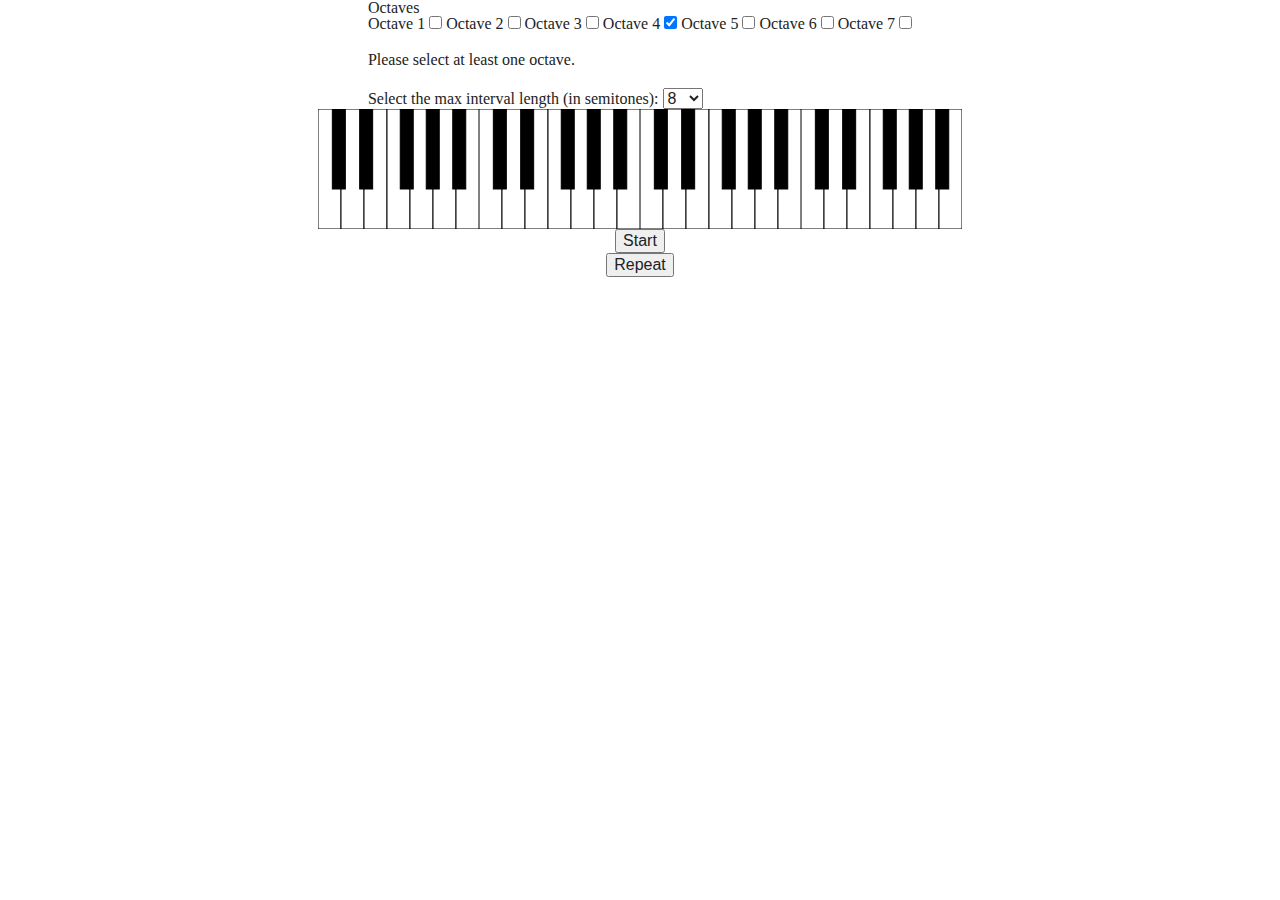
==== index.html @ c1a53911 "renamed main file to index.html" ====
<!DOCTYPE html>
<html lang="en">
<head>
  <meta charset="UTF-8">
  <meta name="viewport" content="width=device-width, initial-scale=1.0">
  <meta http-equiv="X-UA-Compatible" content="ie=edge">
  <title>Document</title>
  <link rel="stylesheet" href="style.css">
</head>
<body>
  <section class="settings">
    <!-- <button class="getIntervalLength">Get interval length</button> -->
    
    <form action="">
      
      <fieldset name="octaves">
        <legend>Octaves</legend>
      
        <label for="octave1">Octave 1</label>
        <input type="checkbox" id="octave1" name="octave" value="octave1">
      
        <label for="octave2">Octave 2</label>
        <input type="checkbox" id="octave2" name="octave" value="octave2">
      
        <label for="octave3">Octave 3</label>
        <input type="checkbox" id="octave3" name="octave" value="octave3">
      
        <label for="octave4">Octave 4</label>
        <input type="checkbox" id="octave4" name="octave" value="octave4" checked>
      
        <label for="octave5">Octave 5</label>
        <input type="checkbox" id="octave5" name="octave" value="octave5">

        <label for="octave6">Octave 6</label>
        <input type="checkbox" id="octave6" name="octave" value="octave6">
        
        <label for="octave7">Octave 7</label>
        <input type="checkbox" id="octave7" name="octave" value="octave7">

        <div class="octaveMessage">
          <!-- <p class="placeholder" aria-hidden=true>Placeholder text</p>  -->
          <p>Please select at least one octave.</p>
          <p class="hidden">Octaves must be adjacent.</p>
        </div>

      </fieldset>
      
      <label for="maxInterval">Select the max interval length (in semitones):</label>
      <select name="maxInterval" id="maxInterval">
        <option value="1">1</option>
        <option value="2">2</option>
        <option value="3">3</option>
        <option value="4">4</option>
        <option value="5">5</option>
        <option value="6">6</option>
        <option value="7">7</option>
        <option value="8" selected="true">8</option>
        <option value="9">9</option>
        <option value="10">10</option>
        <option value="11">11</option>
        <option value="12">12</option>
        <option value="13">13</option>
        <option value="14">14</option>
        <option value="15">15</option>
        <option value="16">16</option>
      </select>
    </form>
  </section>
  <section class="game">
    <div class="keyboard">
      <svg xml:space="preserve" width="161px" height="120"><!--
    
        Copyright (c)  2005 Lauri Kaila.
        Permission is granted to copy, distribute and/or modify this document
        under the terms of the GNU Free Documentation License, Version 1.2
        or any later version published by the Free Software Foundation;
        with no Invariant Sections, no Front-Cover Texts, and no Back-Cover Texts.
        A copy of the license is included in the section entitled "GNU
        Free Documentation License".
        
        Intented to create a keyboard where key widths are
        accurately in position. 
        
        See http://www.mathpages.com/home/kmath043.htm
        for the math.
        
        This keyboard has following properties (x=octave width).
        1. All white keys have equal width in front (W=x/7).
        2. All black keys have equal width (B=x/12).
        3. The narrow part of white keys C, D and E is W - B*2/3
        4. The narrow part of white keys F, G, A, and B is W - B*3/4
        
        --><!-- White keys  --><rect class="first" x="0" y="0" width="23" height="120"/><rect  x="23" y="0" width="23" height="120"/><rect  x="46" y="0" width="23" height="120"/><rect  x="69" y="0" width="23" height="120"/><rect  x="92" y="0" width="23" height="120"/><rect  x="115" y="0" width="23" height="120"/><rect  x="138" y="0" width="23" height="120"/><!-- Black keys (overlap with the white keys) --><rect class="black" x="14.33333" y="0" width="13" height="80"/><rect class="black" x="41.66666" y="0" width="13" height="80"/><rect class="black" x="82.25" y="0" width="13" height="80"/><rect class="black" x="108.25" y="0" width="13" height="80"/><rect class="black" x="134.75" y="0" width="13" height="80"/></svg>
      
      <svg xml:space="preserve" width="161px" height="120"><!--
        --><!-- White keys  --><rect  x="0" y="0" width="23" height="120"/><rect  x="23" y="0" width="23" height="120"/><rect  x="46" y="0" width="23" height="120"/><rect  x="69" y="0" width="23" height="120"/><rect  x="92" y="0" width="23" height="120"/><rect  x="115" y="0" width="23" height="120"/><rect  x="138" y="0" width="23" height="120"/><!-- Black keys (overlap with the white keys) --><rect class="black" x="14.33333" y="0" width="13" height="80"/><rect class="black" x="41.66666" y="0" width="13" height="80"/><rect class="black" x="82.25" y="0" width="13" height="80"/><rect class="black" x="108.25" y="0" width="13" height="80"/><rect class="black" x="134.75" y="0" width="13" height="80"/></svg>

      <svg xml:space="preserve" width="161px" height="120"><!--
        --><!-- White keys  --><rect  x="0" y="0" width="23" height="120"/><rect  x="23" y="0" width="23" height="120"/><rect  x="46" y="0" width="23" height="120"/><rect  x="69" y="0" width="23" height="120"/><rect  x="92" y="0" width="23" height="120"/><rect  x="115" y="0" width="23" height="120"/><rect  x="138" y="0" width="23" height="120"/><!-- Black keys (overlap with the white keys) --><rect class="black" x="14.33333" y="0" width="13" height="80"/><rect class="black" x="41.66666" y="0" width="13" height="80"/><rect class="black" x="82.25" y="0" width="13" height="80"/><rect class="black" x="108.25" y="0" width="13" height="80"/><rect class="black" x="134.75" y="0" width="13" height="80"/></svg>

      <svg xml:space="preserve" width="161px" height="120"><!--
        --><!-- White keys  --><rect  x="0" y="0" width="23" height="120"/><rect  x="23" y="0" width="23" height="120"/><rect  x="46" y="0" width="23" height="120"/><rect  x="69" y="0" width="23" height="120"/><rect  x="92" y="0" width="23" height="120"/><rect x="115" y="0" width="23" height="120"/><rect class="whiteLast" x="138" y="0" width="23" height="120"/><!-- Black keys (overlap with the white keys) --><rect class="black" x="14.33333" y="0" width="13" height="80"/><rect class="black" x="41.66666" y="0" width="13" height="80"/><rect class="black" x="82.25" y="0" width="13" height="80"/><rect class="black" x="108.25" y="0" width="13" height="80"/><rect class="black last" x="134.75" y="0" width="13" height="80"/></svg>
    </div>
    <button class='start'>Start</button>
    <button class="repeat">Repeat</button>
  </section>

  <div class="audioFiles">
    <audio src="assets/25405__tedagame__88-piano-keys-long-reverb/448532__tedagame__c-5.mp3" data-key="c-5"></audio>
    <audio src="assets/25405__tedagame__88-piano-keys-long-reverb/448533__tedagame__c-6.mp3" data-key="c-6"></audio>
    <audio src="assets/25405__tedagame__88-piano-keys-long-reverb/448534__tedagame__b6.mp3" data-key="b6"></audio>
    <audio src="assets/25405__tedagame__88-piano-keys-long-reverb/448535__tedagame__b7.mp3" data-key="b7"></audio>
    <audio src="assets/25405__tedagame__88-piano-keys-long-reverb/448536__tedagame__b4.mp3" data-key="b4"></audio>
    <audio src="assets/25405__tedagame__88-piano-keys-long-reverb/448537__tedagame__b5.mp3" data-key="b5"></audio>
    <audio src="assets/25405__tedagame__88-piano-keys-long-reverb/448538__tedagame__c-3.mp3" data-key="c-3"></audio>
    <audio src="assets/25405__tedagame__88-piano-keys-long-reverb/448539__tedagame__c-4.mp3" data-key="c-4"></audio>
    <audio src="assets/25405__tedagame__88-piano-keys-long-reverb/448540__tedagame__c-1.mp3" data-key="c-1"></audio>
    <audio src="assets/25405__tedagame__88-piano-keys-long-reverb/448541__tedagame__c-2.mp3" data-key="c-2"></audio>
    <audio src="assets/25405__tedagame__88-piano-keys-long-reverb/448542__tedagame__d-1.mp3" data-key="d-1"></audio>
    <audio src="assets/25405__tedagame__88-piano-keys-long-reverb/448543__tedagame__c8.mp3" data-key="c8"></audio>
    <audio src="assets/25405__tedagame__88-piano-keys-long-reverb/448544__tedagame__c1.mp3" data-key="c1"></audio>
    <audio src="assets/25405__tedagame__88-piano-keys-long-reverb/448545__tedagame__c-7.mp3" data-key="c-7"></audio>
    <audio src="assets/25405__tedagame__88-piano-keys-long-reverb/448546__tedagame__c3.mp3" data-key="c3"></audio>
    <audio src="assets/25405__tedagame__88-piano-keys-long-reverb/448547__tedagame__c2.mp3" data-key="c2"></audio>
    <audio src="assets/25405__tedagame__88-piano-keys-long-reverb/448548__tedagame__c5.mp3" data-key="c5"></audio>
    <audio src="assets/25405__tedagame__88-piano-keys-long-reverb/448549__tedagame__c4.mp3" data-key="c4"></audio>
    <audio src="assets/25405__tedagame__88-piano-keys-long-reverb/448550__tedagame__c7.mp3" data-key="c7"></audio>
    <audio src="assets/25405__tedagame__88-piano-keys-long-reverb/448551__tedagame__c6.mp3" data-key="c6"></audio>
    <audio src="assets/25405__tedagame__88-piano-keys-long-reverb/448552__tedagame__g4.mp3" data-key="g4"></audio>
    <audio src="assets/25405__tedagame__88-piano-keys-long-reverb/448553__tedagame__g5.mp3" data-key="g5"></audio>
    <audio src="assets/25405__tedagame__88-piano-keys-long-reverb/448554__tedagame__g6.mp3" data-key="g6"></audio>
    <audio src="assets/25405__tedagame__88-piano-keys-long-reverb/448555__tedagame__g7.mp3" data-key="g7"></audio>
    <audio src="assets/25405__tedagame__88-piano-keys-long-reverb/448556__tedagame__g-7.mp3" data-key="g-7"></audio>
    <audio src="assets/25405__tedagame__88-piano-keys-long-reverb/448557__tedagame__g1.mp3" data-key="g1"></audio>
    <audio src="assets/25405__tedagame__88-piano-keys-long-reverb/448558__tedagame__g2.mp3" data-key="g2"></audio>
    <audio src="assets/25405__tedagame__88-piano-keys-long-reverb/448559__tedagame__g3.mp3" data-key="g3"></audio>
    <audio src="assets/25405__tedagame__88-piano-keys-long-reverb/448560__tedagame__a5.mp3" data-key="a5"></audio>
    <audio src="assets/25405__tedagame__88-piano-keys-long-reverb/448561__tedagame__a4.mp3" data-key="a4"></audio>
    <audio src="assets/25405__tedagame__88-piano-keys-long-reverb/448562__tedagame__a3.mp3" data-key="a3"></audio>
    <audio src="assets/25405__tedagame__88-piano-keys-long-reverb/448563__tedagame__a2.mp3" data-key="a2"></audio>
    <audio src="assets/25405__tedagame__88-piano-keys-long-reverb/448564__tedagame__b1.mp3" data-key="b1"></audio>
    <audio src="assets/25405__tedagame__88-piano-keys-long-reverb/448565__tedagame__b0.mp3" data-key="b0"></audio>
    <audio src="assets/25405__tedagame__88-piano-keys-long-reverb/448566__tedagame__a7.mp3" data-key="a7"></audio>
    <audio src="assets/25405__tedagame__88-piano-keys-long-reverb/448567__tedagame__a6.mp3" data-key="a6"></audio>
    <audio src="assets/25405__tedagame__88-piano-keys-long-reverb/448568__tedagame__b3.mp3" data-key="b3"></audio>
    <audio src="assets/25405__tedagame__88-piano-keys-long-reverb/448569__tedagame__b2.mp3" data-key="b2"></audio>
    <audio src="assets/25405__tedagame__88-piano-keys-long-reverb/448570__tedagame__a-3.mp3" data-key="a-3"></audio>
    <audio src="assets/25405__tedagame__88-piano-keys-long-reverb/448571__tedagame__a-2.mp3" data-key="a-2"></audio>
    <audio src="assets/25405__tedagame__88-piano-keys-long-reverb/448572__tedagame__a-1.mp3" data-key="a-1"></audio>
    <audio src="assets/25405__tedagame__88-piano-keys-long-reverb/448573__tedagame__a-0.mp3" data-key="a-0"></audio>
    <audio src="assets/25405__tedagame__88-piano-keys-long-reverb/448574__tedagame__a-7.mp3" data-key="a-7"></audio>
    <audio src="assets/25405__tedagame__88-piano-keys-long-reverb/448575__tedagame__a-6.mp3" data-key="a-6"></audio>
    <audio src="assets/25405__tedagame__88-piano-keys-long-reverb/448576__tedagame__a-5.mp3" data-key="a-5"></audio>
    <audio src="assets/25405__tedagame__88-piano-keys-long-reverb/448577__tedagame__a-4.mp3" data-key="a-4"></audio>
    <audio src="assets/25405__tedagame__88-piano-keys-long-reverb/448578__tedagame__a1.mp3" data-key="a1"></audio>
    <audio src="assets/25405__tedagame__88-piano-keys-long-reverb/448579__tedagame__a0.mp3" data-key="a0"></audio>
    <audio src="assets/25405__tedagame__88-piano-keys-long-reverb/448580__tedagame__f-7.mp3" data-key="f-7"></audio>
    <audio src="assets/25405__tedagame__88-piano-keys-long-reverb/448581__tedagame__f1.mp3" data-key="f1"></audio>
    <audio src="assets/25405__tedagame__88-piano-keys-long-reverb/448582__tedagame__f-5.mp3" data-key="f-5"></audio>
    <audio src="assets/25405__tedagame__88-piano-keys-long-reverb/448583__tedagame__f-6.mp3" data-key="f-6"></audio>
    <audio src="assets/25405__tedagame__88-piano-keys-long-reverb/448584__tedagame__f-3.mp3" data-key="f-3"></audio>
    <audio src="assets/25405__tedagame__88-piano-keys-long-reverb/448585__tedagame__f-4.mp3" data-key="f-4"></audio>
    <audio src="assets/25405__tedagame__88-piano-keys-long-reverb/448586__tedagame__f-1.mp3" data-key="f-1"></audio>
    <audio src="assets/25405__tedagame__88-piano-keys-long-reverb/448587__tedagame__f-2.mp3" data-key="f-2"></audio>
    <audio src="assets/25405__tedagame__88-piano-keys-long-reverb/448588__tedagame__f2.mp3" data-key="f2"></audio>
    <audio src="assets/25405__tedagame__88-piano-keys-long-reverb/448589__tedagame__f3.mp3" data-key="f3"></audio>
    <audio src="assets/25405__tedagame__88-piano-keys-long-reverb/448590__tedagame__g-2.mp3" data-key="g-2"></audio>
    <audio src="assets/25405__tedagame__88-piano-keys-long-reverb/448591__tedagame__g-1.mp3" data-key="g-1"></audio>
    <audio src="assets/25405__tedagame__88-piano-keys-long-reverb/448592__tedagame__g-4.mp3" data-key="g-4"></audio>
    <audio src="assets/25405__tedagame__88-piano-keys-long-reverb/448593__tedagame__g-3.mp3" data-key="g-3"></audio>
    <audio src="assets/25405__tedagame__88-piano-keys-long-reverb/448594__tedagame__f5.mp3" data-key="f5"></audio>
    <audio src="assets/25405__tedagame__88-piano-keys-long-reverb/448595__tedagame__f4.mp3" data-key="f4"></audio>
    <audio src="assets/25405__tedagame__88-piano-keys-long-reverb/448596__tedagame__f7.mp3" data-key="f7"></audio>
    <audio src="assets/25405__tedagame__88-piano-keys-long-reverb/448597__tedagame__f6.mp3" data-key="f6"></audio>
    <audio src="assets/25405__tedagame__88-piano-keys-long-reverb/448598__tedagame__g-6.mp3" data-key="g-6"></audio>
    <audio src="assets/25405__tedagame__88-piano-keys-long-reverb/448599__tedagame__g-5.mp3" data-key="g-5"></audio>
    <audio src="assets/25405__tedagame__88-piano-keys-long-reverb/448600__tedagame__d-2.mp3" data-key="d-2"></audio>
    <audio src="assets/25405__tedagame__88-piano-keys-long-reverb/448601__tedagame__d-3.mp3" data-key="d-3"></audio>
    <audio src="assets/25405__tedagame__88-piano-keys-long-reverb/448602__tedagame__d-4.mp3" data-key="d-4"></audio>
    <audio src="assets/25405__tedagame__88-piano-keys-long-reverb/448603__tedagame__d-5.mp3" data-key="d-5"></audio>
    <audio src="assets/25405__tedagame__88-piano-keys-long-reverb/448604__tedagame__d-6.mp3" data-key="d-6"></audio>
    <audio src="assets/25405__tedagame__88-piano-keys-long-reverb/448605__tedagame__d-7.mp3" data-key="d-7"></audio>
    <audio src="assets/25405__tedagame__88-piano-keys-long-reverb/448606__tedagame__d1.mp3" data-key="d1"></audio>
    <audio src="assets/25405__tedagame__88-piano-keys-long-reverb/448607__tedagame__d2.mp3" data-key="d2"></audio>
    <audio src="assets/25405__tedagame__88-piano-keys-long-reverb/448608__tedagame__d3.mp3" data-key="d3"></audio>
    <audio src="assets/25405__tedagame__88-piano-keys-long-reverb/448609__tedagame__d4.mp3" data-key="d4"></audio>
    <audio src="assets/25405__tedagame__88-piano-keys-long-reverb/448610__tedagame__e7.mp3" data-key="e7"></audio>
    <audio src="assets/25405__tedagame__88-piano-keys-long-reverb/448611__tedagame__e6.mp3" data-key="e6"></audio>
    <audio src="assets/25405__tedagame__88-piano-keys-long-reverb/448612__tedagame__e5.mp3" data-key="e5"></audio>
    <audio src="assets/25405__tedagame__88-piano-keys-long-reverb/448613__tedagame__e4.mp3" data-key="e4"></audio>
    <audio src="assets/25405__tedagame__88-piano-keys-long-reverb/448614__tedagame__e3.mp3" data-key="e3"></audio>
    <audio src="assets/25405__tedagame__88-piano-keys-long-reverb/448615__tedagame__e2.mp3" data-key="e2"></audio>
    <audio src="assets/25405__tedagame__88-piano-keys-long-reverb/448616__tedagame__e1.mp3" data-key="e1"></audio>
    <audio src="assets/25405__tedagame__88-piano-keys-long-reverb/448617__tedagame__d7.mp3" data-key="d7"></audio>
    <audio src="assets/25405__tedagame__88-piano-keys-long-reverb/448618__tedagame__d6.mp3" data-key="d6"></audio>
    <audio src="assets/25405__tedagame__88-piano-keys-long-reverb/448619__tedagame__d5.mp3" data-key="d5"></audio>
  </div>

<script type="text/javascript" src="script.js">

</script>
</body>
</html>
---- style.css ----
a, abbr, acronym, address, applet, article, aside, audio, b, big, blockquote, body, canvas, caption, center, cite, code, dd, del, details, dfn, div, dl, dt, em, embed, fieldset, figcaption, figure, footer, form, h1, h2, h3, h4, h5, h6, header, hgroup, html, i, iframe, img, ins, kbd, label, legend, li, mark, menu, nav, object, ol, output, p, pre, q, ruby, s, samp, section, small, span, strike, strong, sub, summary, sup, table, tbody, td, tfoot, th, thead, time, tr, tt, u, ul, var, video {
  margin: 0;
  padding: 0;
  border: 0;
  font-size: 100%;
  font: inherit;
  vertical-align: baseline;
}

article, aside, details, figcaption, figure, footer, header, hgroup, menu, nav, section {
  display: block;
}

body {
  line-height: 1;
}

ol, ul {
  list-style: none;
}

blockquote, q {
  quotes: none;
}

blockquote:after, blockquote:before, q:after, q:before {
  content: '';
  content: none;
}

table {
  border-collapse: collapse;
  border-spacing: 0;
}

input[type=search]::-webkit-search-cancel-button, input[type=search]::-webkit-search-decoration, input[type=search]::-webkit-search-results-button, input[type=search]::-webkit-search-results-decoration {
  -webkit-appearance: none;
  -moz-appearance: none;
}

input[type=search] {
  -webkit-appearance: none;
  -moz-appearance: none;
  -webkit-box-sizing: content-box;
  box-sizing: content-box;
}

textarea {
  overflow: auto;
  vertical-align: top;
  resize: vertical;
}

audio, canvas, video {
  display: inline-block;
  max-width: 100%;
}

audio:not([controls]) {
  display: none;
  height: 0;
}

[hidden] {
  display: none;
}

html {
  font-size: 100%;
  -webkit-text-size-adjust: 100%;
  -ms-text-size-adjust: 100%;
}

a:focus {
  outline: thin dotted;
}

a:active, a:hover {
  outline: 0;
}

img {
  border: 0;
  -ms-interpolation-mode: bicubic;
}

figure {
  margin: 0;
}

form {
  margin: 0;
}

fieldset {
  border: 1px solid silver;
  margin: 0 2px;
  padding: .35em .625em .75em;
}

legend {
  border: 0;
  padding: 0;
  white-space: normal;
}

button, input, select, textarea {
  font-size: 100%;
  margin: 0;
  vertical-align: baseline;
}

button, input {
  line-height: normal;
}

button, select {
  text-transform: none;
}

button, html input[type=button], input[type=reset], input[type=submit] {
  -webkit-appearance: button;
  cursor: pointer;
}

button[disabled], html input[disabled] {
  cursor: default;
}

input[type=checkbox], input[type=radio] {
  -webkit-box-sizing: border-box;
          box-sizing: border-box;
  padding: 0;
}

input[type=search] {
  -webkit-appearance: textfield;
  -webkit-box-sizing: content-box;
  box-sizing: content-box;
}

input[type=search]::-webkit-search-cancel-button, input[type=search]::-webkit-search-decoration {
  -webkit-appearance: none;
}

button::-moz-focus-inner, input::-moz-focus-inner {
  border: 0;
  padding: 0;
}

textarea {
  overflow: auto;
  vertical-align: top;
}

table {
  border-collapse: collapse;
  border-spacing: 0;
}

button, html, input, select, textarea {
  color: #222;
}

::-moz-selection {
  background: #b3d4fc;
  text-shadow: none;
}

::selection {
  background: #b3d4fc;
  text-shadow: none;
}

img {
  vertical-align: middle;
}

fieldset {
  border: 0;
  margin: 0;
  padding: 0;
}

textarea {
  resize: vertical;
}

.chromeframe {
  margin: .2em 0;
  background: #ccc;
  color: #000;
  padding: .2em 0;
}

.clearfix:after {
  visibility: hidden;
  display: block;
  font-size: 0;
  content: '';
  clear: both;
  height: 0;
}

* {
  -webkit-box-sizing: border-box;
  box-sizing: border-box;
}

.visuallyHidden:not(:focus):not(:active) {
  position: absolute;
  width: 1px;
  height: 1px;
  margin: -1px;
  border: 0;
  padding: 0;
  white-space: nowrap;
  -webkit-clip-path: inset(100%);
          clip-path: inset(100%);
  clip: rect(0 0 0);
  overflow: hidden;
}

body {
  max-width: 1400px;
  margin: 0 auto;
}

section.settings, section.game {
  display: -webkit-box;
  display: -ms-flexbox;
  display: flex;
  -webkit-box-orient: vertical;
  -webkit-box-direction: normal;
      -ms-flex-direction: column;
          flex-direction: column;
  -webkit-box-align: center;
      -ms-flex-align: center;
          align-items: center;
  -webkit-transition: all 0.7s;
  transition: all 0.7s;
}

rect {
  stroke: black;
  fill: white;
}

rect.black {
  fill: black;
}

.fillBlue {
  fill: blue;
}

rect:hover {
  fill: red;
}

.hidden {
  display: none;
}

.keyboard {
  display: -webkit-box;
  display: -ms-flexbox;
  display: flex;
}

.octaveMessage p {
  margin: 20px auto;
}
/*# sourceMappingURL=style.css.map */
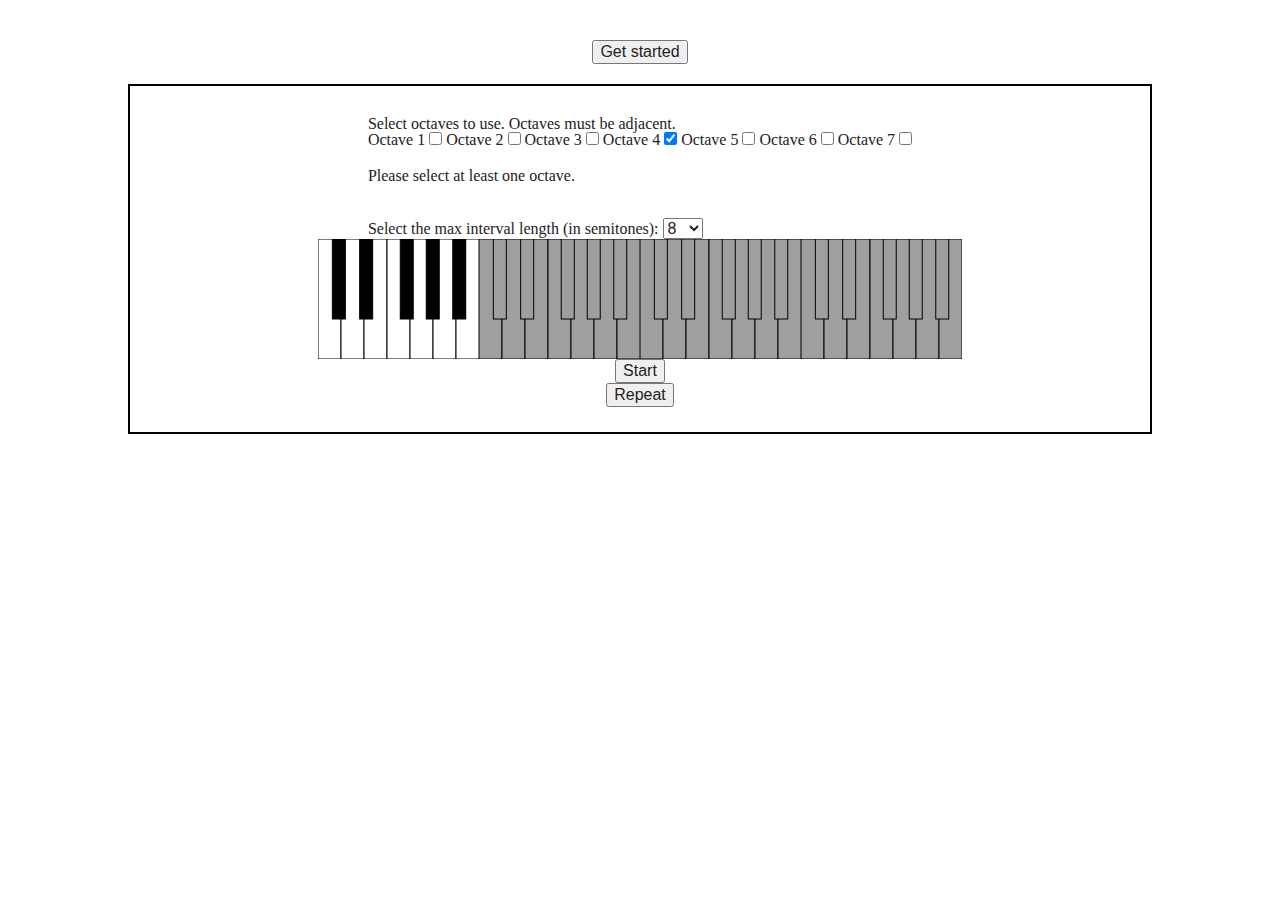
==== commit 1dceeedf: "unused keys now get greyed out and have their event listener removed when no notes are assigned to t" ====
--- a/index.html
+++ b/index.html
@@ -8,102 +8,104 @@
   <link rel="stylesheet" href="style.css">
 </head>
 <body>
-  <section class="settings">
-    <!-- <button class="getIntervalLength">Get interval length</button> -->
-    
-    <form action="">
+  <button class="getStarted">Get started</button>
+  <div class="container">
+    <section class="settings">
+      <!-- <button class="getIntervalLength">Get interval length</button> -->
       
-      <fieldset name="octaves">
-        <legend>Octaves</legend>
+      <form action="">
+        
+        <fieldset name="octaves">
+          <p>Select octaves to use.  Octaves must be adjacent.</p>
+        
+          <label for="octave1">Octave 1</label>
+          <input type="checkbox" id="octave1" name="octave" value="octave1">
+        
+          <label for="octave2">Octave 2</label>
+          <input type="checkbox" id="octave2" name="octave" value="octave2">
+        
+          <label for="octave3">Octave 3</label>
+          <input type="checkbox" id="octave3" name="octave" value="octave3">
+        
+          <label for="octave4">Octave 4</label>
+          <input type="checkbox" id="octave4" name="octave" value="octave4" checked>
+        
+          <label for="octave5">Octave 5</label>
+          <input type="checkbox" id="octave5" name="octave" value="octave5">
+  
+          <label for="octave6">Octave 6</label>
+          <input type="checkbox" id="octave6" name="octave" value="octave6">
+          
+          <label for="octave7">Octave 7</label>
+          <input type="checkbox" id="octave7" name="octave" value="octave7">
+  
+          <div class="octaveMessage">
+            <!-- <p class="placeholder" aria-hidden=true>Placeholder text</p>  -->
+            <p>Please select at least one octave.</p>
+            <p class="hidden">Octaves must be adjacent.</p>
+          </div>
+  
+        </fieldset>
+        
+        <label for="maxInterval">Select the max interval length (in semitones):</label>
+        <select name="maxInterval" id="maxInterval">
+          <option value="2">2</option>
+          <option value="3">3</option>
+          <option value="4">4</option>
+          <option value="5">5</option>
+          <option value="6">6</option>
+          <option value="7">7</option>
+          <option value="8" selected="true">8</option>
+          <option value="9">9</option>
+          <option value="10">10</option>
+          <option value="11">11</option>
+          <option value="12">12</option>
+          <option value="13">13</option>
+          <option value="14">14</option>
+          <option value="15">15</option>
+          <option value="16">16</option>
+        </select>
+      </form>
+    </section>
+    <section class="game">
+      <div class="keyboard">
+        <svg xml:space="preserve" width="161px" height="120"><!--
       
-        <label for="octave1">Octave 1</label>
-        <input type="checkbox" id="octave1" name="octave" value="octave1">
-      
-        <label for="octave2">Octave 2</label>
-        <input type="checkbox" id="octave2" name="octave" value="octave2">
-      
-        <label for="octave3">Octave 3</label>
-        <input type="checkbox" id="octave3" name="octave" value="octave3">
-      
-        <label for="octave4">Octave 4</label>
-        <input type="checkbox" id="octave4" name="octave" value="octave4" checked>
-      
-        <label for="octave5">Octave 5</label>
-        <input type="checkbox" id="octave5" name="octave" value="octave5">
-
-        <label for="octave6">Octave 6</label>
-        <input type="checkbox" id="octave6" name="octave" value="octave6">
-        
-        <label for="octave7">Octave 7</label>
-        <input type="checkbox" id="octave7" name="octave" value="octave7">
-
-        <div class="octaveMessage">
-          <!-- <p class="placeholder" aria-hidden=true>Placeholder text</p>  -->
-          <p>Please select at least one octave.</p>
-          <p class="hidden">Octaves must be adjacent.</p>
-        </div>
-
-      </fieldset>
-      
-      <label for="maxInterval">Select the max interval length (in semitones):</label>
-      <select name="maxInterval" id="maxInterval">
-        <option value="1">1</option>
-        <option value="2">2</option>
-        <option value="3">3</option>
-        <option value="4">4</option>
-        <option value="5">5</option>
-        <option value="6">6</option>
-        <option value="7">7</option>
-        <option value="8" selected="true">8</option>
-        <option value="9">9</option>
-        <option value="10">10</option>
-        <option value="11">11</option>
-        <option value="12">12</option>
-        <option value="13">13</option>
-        <option value="14">14</option>
-        <option value="15">15</option>
-        <option value="16">16</option>
-      </select>
-    </form>
-  </section>
-  <section class="game">
-    <div class="keyboard">
-      <svg xml:space="preserve" width="161px" height="120"><!--
-    
-        Copyright (c)  2005 Lauri Kaila.
-        Permission is granted to copy, distribute and/or modify this document
-        under the terms of the GNU Free Documentation License, Version 1.2
-        or any later version published by the Free Software Foundation;
-        with no Invariant Sections, no Front-Cover Texts, and no Back-Cover Texts.
-        A copy of the license is included in the section entitled "GNU
-        Free Documentation License".
-        
-        Intented to create a keyboard where key widths are
-        accurately in position. 
-        
-        See http://www.mathpages.com/home/kmath043.htm
-        for the math.
-        
-        This keyboard has following properties (x=octave width).
-        1. All white keys have equal width in front (W=x/7).
-        2. All black keys have equal width (B=x/12).
-        3. The narrow part of white keys C, D and E is W - B*2/3
-        4. The narrow part of white keys F, G, A, and B is W - B*3/4
-        
-        --><!-- White keys  --><rect class="first" x="0" y="0" width="23" height="120"/><rect  x="23" y="0" width="23" height="120"/><rect  x="46" y="0" width="23" height="120"/><rect  x="69" y="0" width="23" height="120"/><rect  x="92" y="0" width="23" height="120"/><rect  x="115" y="0" width="23" height="120"/><rect  x="138" y="0" width="23" height="120"/><!-- Black keys (overlap with the white keys) --><rect class="black" x="14.33333" y="0" width="13" height="80"/><rect class="black" x="41.66666" y="0" width="13" height="80"/><rect class="black" x="82.25" y="0" width="13" height="80"/><rect class="black" x="108.25" y="0" width="13" height="80"/><rect class="black" x="134.75" y="0" width="13" height="80"/></svg>
-      
-      <svg xml:space="preserve" width="161px" height="120"><!--
-        --><!-- White keys  --><rect  x="0" y="0" width="23" height="120"/><rect  x="23" y="0" width="23" height="120"/><rect  x="46" y="0" width="23" height="120"/><rect  x="69" y="0" width="23" height="120"/><rect  x="92" y="0" width="23" height="120"/><rect  x="115" y="0" width="23" height="120"/><rect  x="138" y="0" width="23" height="120"/><!-- Black keys (overlap with the white keys) --><rect class="black" x="14.33333" y="0" width="13" height="80"/><rect class="black" x="41.66666" y="0" width="13" height="80"/><rect class="black" x="82.25" y="0" width="13" height="80"/><rect class="black" x="108.25" y="0" width="13" height="80"/><rect class="black" x="134.75" y="0" width="13" height="80"/></svg>
-
-      <svg xml:space="preserve" width="161px" height="120"><!--
-        --><!-- White keys  --><rect  x="0" y="0" width="23" height="120"/><rect  x="23" y="0" width="23" height="120"/><rect  x="46" y="0" width="23" height="120"/><rect  x="69" y="0" width="23" height="120"/><rect  x="92" y="0" width="23" height="120"/><rect  x="115" y="0" width="23" height="120"/><rect  x="138" y="0" width="23" height="120"/><!-- Black keys (overlap with the white keys) --><rect class="black" x="14.33333" y="0" width="13" height="80"/><rect class="black" x="41.66666" y="0" width="13" height="80"/><rect class="black" x="82.25" y="0" width="13" height="80"/><rect class="black" x="108.25" y="0" width="13" height="80"/><rect class="black" x="134.75" y="0" width="13" height="80"/></svg>
-
-      <svg xml:space="preserve" width="161px" height="120"><!--
-        --><!-- White keys  --><rect  x="0" y="0" width="23" height="120"/><rect  x="23" y="0" width="23" height="120"/><rect  x="46" y="0" width="23" height="120"/><rect  x="69" y="0" width="23" height="120"/><rect  x="92" y="0" width="23" height="120"/><rect x="115" y="0" width="23" height="120"/><rect class="whiteLast" x="138" y="0" width="23" height="120"/><!-- Black keys (overlap with the white keys) --><rect class="black" x="14.33333" y="0" width="13" height="80"/><rect class="black" x="41.66666" y="0" width="13" height="80"/><rect class="black" x="82.25" y="0" width="13" height="80"/><rect class="black" x="108.25" y="0" width="13" height="80"/><rect class="black last" x="134.75" y="0" width="13" height="80"/></svg>
-    </div>
-    <button class='start'>Start</button>
-    <button class="repeat">Repeat</button>
-  </section>
+          Copyright (c)  2005 Lauri Kaila.
+          Permission is granted to copy, distribute and/or modify this document
+          under the terms of the GNU Free Documentation License, Version 1.2
+          or any later version published by the Free Software Foundation;
+          with no Invariant Sections, no Front-Cover Texts, and no Back-Cover Texts.
+          A copy of the license is included in the section entitled "GNU
+          Free Documentation License".
+          
+          Intented to create a keyboard where key widths are
+          accurately in position. 
+          
+          See http://www.mathpages.com/home/kmath043.htm
+          for the math.
+          
+          This keyboard has following properties (x=octave width).
+          1. All white keys have equal width in front (W=x/7).
+          2. All black keys have equal width (B=x/12).
+          3. The narrow part of white keys C, D and E is W - B*2/3
+          4. The narrow part of white keys F, G, A, and B is W - B*3/4
+          
+          --><!-- White keys  --><rect class="first" x="0" y="0" width="23" height="120"/><rect  x="23" y="0" width="23" height="120"/><rect  x="46" y="0" width="23" height="120"/><rect  x="69" y="0" width="23" height="120"/><rect  x="92" y="0" width="23" height="120"/><rect  x="115" y="0" width="23" height="120"/><rect  x="138" y="0" width="23" height="120"/><!-- Black keys (overlap with the white keys) --><rect class="black" x="14.33333" y="0" width="13" height="80"/><rect class="black" x="41.66666" y="0" width="13" height="80"/><rect class="black" x="82.25" y="0" width="13" height="80"/><rect class="black" x="108.25" y="0" width="13" height="80"/><rect class="black" x="134.75" y="0" width="13" height="80"/></svg>
+        
+        <svg xml:space="preserve" width="161px" height="120"><!--
+          --><!-- White keys  --><rect  x="0" y="0" width="23" height="120"/><rect  x="23" y="0" width="23" height="120"/><rect  x="46" y="0" width="23" height="120"/><rect  x="69" y="0" width="23" height="120"/><rect  x="92" y="0" width="23" height="120"/><rect  x="115" y="0" width="23" height="120"/><rect  x="138" y="0" width="23" height="120"/><!-- Black keys (overlap with the white keys) --><rect class="black" x="14.33333" y="0" width="13" height="80"/><rect class="black" x="41.66666" y="0" width="13" height="80"/><rect class="black" x="82.25" y="0" width="13" height="80"/><rect class="black" x="108.25" y="0" width="13" height="80"/><rect class="black" x="134.75" y="0" width="13" height="80"/></svg>
+  
+        <svg xml:space="preserve" width="161px" height="120"><!--
+          --><!-- White keys  --><rect  x="0" y="0" width="23" height="120"/><rect  x="23" y="0" width="23" height="120"/><rect  x="46" y="0" width="23" height="120"/><rect  x="69" y="0" width="23" height="120"/><rect  x="92" y="0" width="23" height="120"/><rect  x="115" y="0" width="23" height="120"/><rect  x="138" y="0" width="23" height="120"/><!-- Black keys (overlap with the white keys) --><rect class="black" x="14.33333" y="0" width="13" height="80"/><rect class="black" x="41.66666" y="0" width="13" height="80"/><rect class="black" x="82.25" y="0" width="13" height="80"/><rect class="black" x="108.25" y="0" width="13" height="80"/><rect class="black" x="134.75" y="0" width="13" height="80"/></svg>
+  
+        <svg xml:space="preserve" width="161px" height="120"><!--
+          --><!-- White keys  --><rect  x="0" y="0" width="23" height="120"/><rect  x="23" y="0" width="23" height="120"/><rect  x="46" y="0" width="23" height="120"/><rect  x="69" y="0" width="23" height="120"/><rect  x="92" y="0" width="23" height="120"/><rect x="115" y="0" width="23" height="120"/><rect class="whiteLast" x="138" y="0" width="23" height="120"/><!-- Black keys (overlap with the white keys) --><rect class="black" x="14.33333" y="0" width="13" height="80"/><rect class="black" x="41.66666" y="0" width="13" height="80"/><rect class="black" x="82.25" y="0" width="13" height="80"/><rect class="black" x="108.25" y="0" width="13" height="80"/><rect class="black last" x="134.75" y="0" width="13" height="80"/></svg>
+      </div>
+      <button class='start'>Start</button>
+      <button class="repeat">Repeat</button>
+    </section>
+  </div>
 
   <div class="audioFiles">
     <audio src="assets/25405__tedagame__88-piano-keys-long-reverb/448532__tedagame__c-5.mp3" data-key="c-5"></audio>
--- a/style.css
+++ b/style.css
@@ -223,7 +223,30 @@
 
 body {
   max-width: 1400px;
+  margin: 40px auto 0;
+}
+
+button.getStarted {
   margin: 0 auto;
+  display: block;
+  margin-bottom: 20px;
+}
+
+.container {
+  border: 2px solid black;
+  width: 80%;
+  margin: 0 auto;
+  padding: 30px 0;
+  height: 350px;
+  overflow: hidden;
+  -webkit-transition: opacity 0.3s, height 1.2s 0.3s;
+  transition: opacity 0.3s, height 1.2s 0.3s;
+  opacity: 1;
+}
+
+.container.closed {
+  opacity: 0;
+  height: 0;
 }
 
 section.settings, section.game {
@@ -246,16 +269,28 @@
   fill: white;
 }
 
-rect.black {
+.black {
   fill: black;
 }
 
-.fillBlue {
-  fill: blue;
+.keyboard rect.firstNote {
+  fill: #5296c1;
+}
+
+.correct, rect:hover.correct {
+  fill: #239f3c;
+}
+
+.incorrect, rect:hover.incorrect {
+  fill: #871919;
 }
 
 rect:hover {
-  fill: red;
+  fill: #3f3f3f;
+}
+
+.disabled {
+  fill: #9f9f9f;
 }
 
 .hidden {
@@ -270,5 +305,12 @@
 
 .octaveMessage p {
   margin: 20px auto;
+  height: 30px;
+  -webkit-transition: height 1s;
+  transition: height 1s;
+}
+
+.octaveMessage p.tall {
+  height: 100px;
 }
 /*# sourceMappingURL=style.css.map */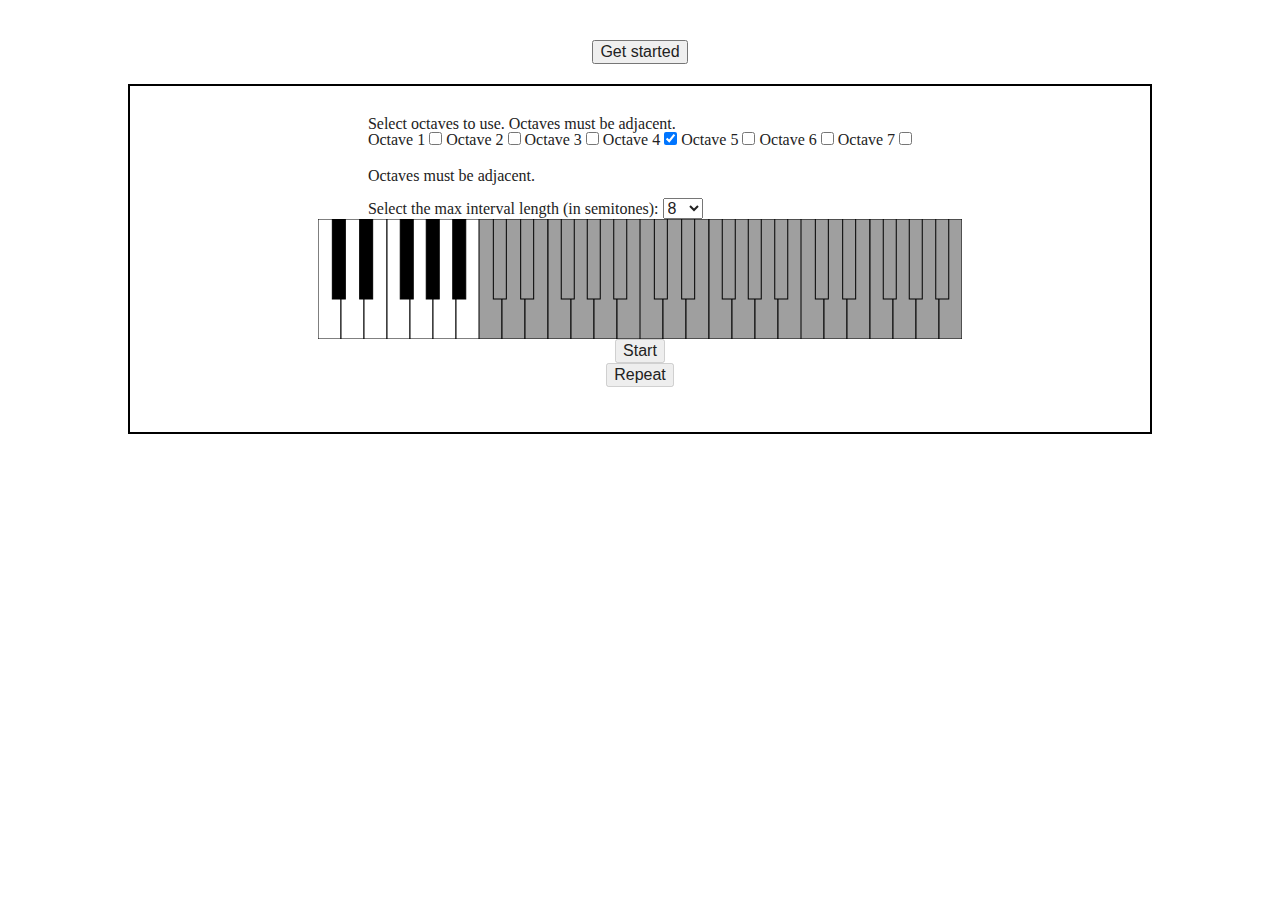
==== commit f81ed3de: "added functionality to display warning messages whenoctaves are not adjacent, more than 4 octaves ar" ====
--- a/index.html
+++ b/index.html
@@ -38,14 +38,15 @@
           
           <label for="octave7">Octave 7</label>
           <input type="checkbox" id="octave7" name="octave" value="octave7">
+        </fieldset>
   
           <div class="octaveMessage">
             <!-- <p class="placeholder" aria-hidden=true>Placeholder text</p>  -->
             <p>Please select at least one octave.</p>
-            <p class="hidden">Octaves must be adjacent.</p>
+            <p class="maximum">Please select a maximum of 4 octaves.</p>
+            <p>Octaves must be adjacent.</p>
           </div>
   
-        </fieldset>
         
         <label for="maxInterval">Select the max interval length (in semitones):</label>
         <select name="maxInterval" id="maxInterval">
--- a/style.css
+++ b/style.css
@@ -230,6 +230,24 @@
   margin: 0 auto;
   display: block;
   margin-bottom: 20px;
+}
+
+.octaveMessage {
+  position: relative;
+}
+
+.octaveMessage p {
+  opacity: 0;
+  position: absolute;
+  bottom: -20px;
+  z-index: 1;
+  -webkit-transition: opacity 0.3s;
+  transition: opacity 0.3s;
+}
+
+.octaveMessage p.visible {
+  opacity: 1;
+  z-index: 10;
 }
 
 .container {
@@ -242,6 +260,10 @@
   -webkit-transition: opacity 0.3s, height 1.2s 0.3s;
   transition: opacity 0.3s, height 1.2s 0.3s;
   opacity: 1;
+}
+
+fieldset[name="octaves"] {
+  margin-bottom: 50px;
 }
 
 .container.closed {
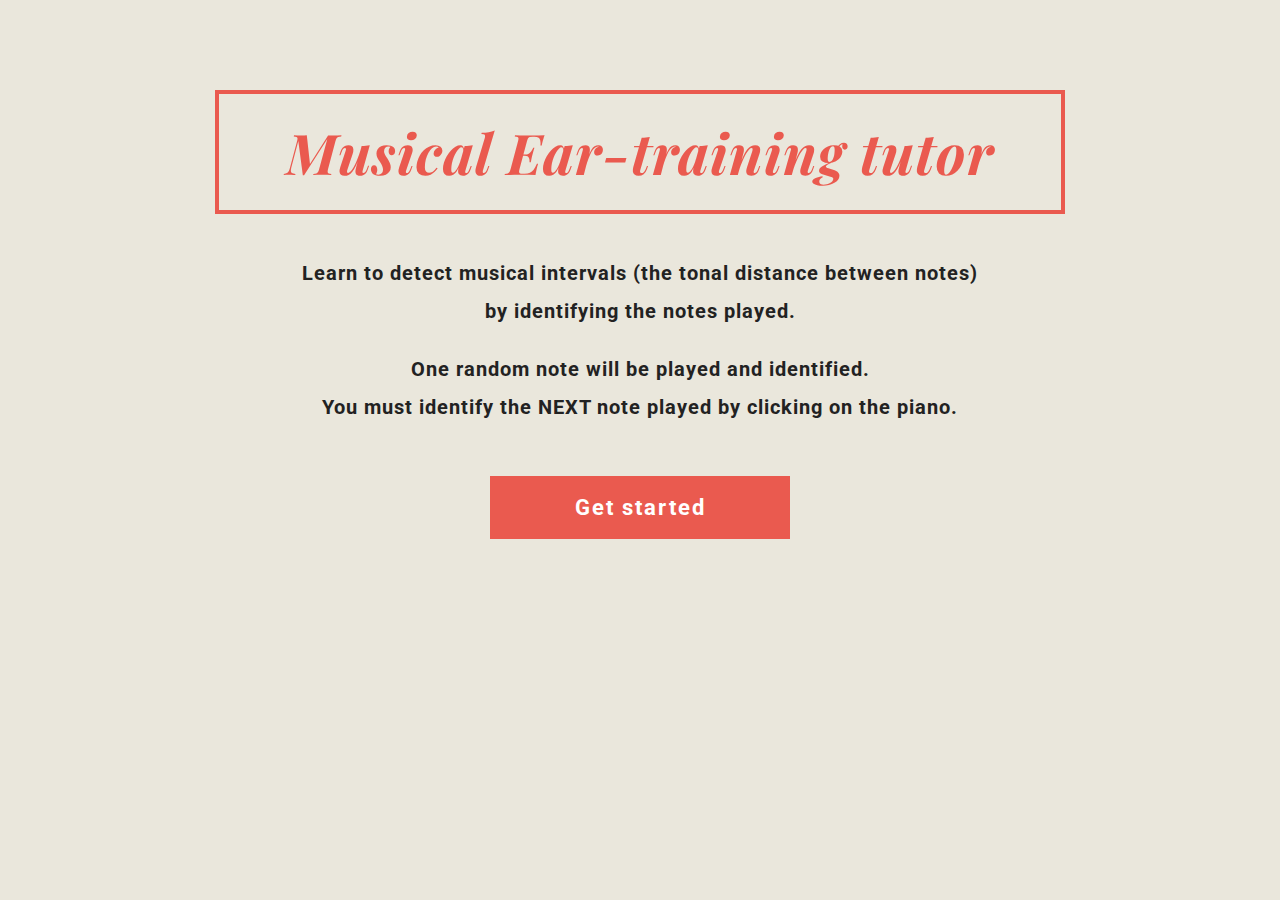
==== commit f6865b0d: "Created landing page with button that hides landing page and reveals settings section.  Added fade i" ====
--- a/index.html
+++ b/index.html
@@ -4,19 +4,25 @@
   <meta charset="UTF-8">
   <meta name="viewport" content="width=device-width, initial-scale=1.0">
   <meta http-equiv="X-UA-Compatible" content="ie=edge">
-  <title>Document</title>
-  <link rel="stylesheet" href="style.css">
+  <title>Ear-traning tutor</title>
+  <link href="https://fonts.googleapis.com/css?family=Playfair+Display:400,700,700i|Roboto" rel="stylesheet">
+  <link rel="stylesheet" href="styles/style.css">
 </head>
 <body>
-  <button class="getStarted">Get started</button>
-  <div class="container">
+  <header>
+    <h1>Musical Ear-training tutor</h1>
+    <h2>Learn to detect musical intervals (the tonal distance between notes) by identifying the notes played.</h2>
+    <h2>One random note will be played and identified.  <span class="block">You must identify the <span class="allCaps">next</span> note played by clicking on the piano.</span></h2>
+    <button class="getStarted">Get started</button>
+  </header>
+  <div class="settingsContainer hidden">
     <section class="settings">
       <!-- <button class="getIntervalLength">Get interval length</button> -->
       
       <form action="">
         
         <fieldset name="octaves">
-          <p>Select octaves to use.  Octaves must be adjacent.</p>
+          <h3 class="bold">Select octaves to use.  Octaves must be adjacent.</h3>
         
           <label for="octave1">Octave 1</label>
           <input type="checkbox" id="octave1" name="octave" value="octave1">
@@ -42,13 +48,13 @@
   
           <div class="octaveMessage">
             <!-- <p class="placeholder" aria-hidden=true>Placeholder text</p>  -->
-            <p>Please select at least one octave.</p>
-            <p class="maximum">Please select a maximum of 4 octaves.</p>
-            <p>Octaves must be adjacent.</p>
+            <p></p>
+            <!-- <p class="maximum">Please select a maximum of 4 octaves.</p>
+            <p>Octaves must be adjacent.</p> -->
           </div>
   
         
-        <label for="maxInterval">Select the max interval length (in semitones):</label>
+        <label for="maxInterval"><h3>Select the max interval length (in semitones):</h3></label>
         <select name="maxInterval" id="maxInterval">
           <option value="2">2</option>
           <option value="3">3</option>
@@ -103,8 +109,14 @@
         <svg xml:space="preserve" width="161px" height="120"><!--
           --><!-- White keys  --><rect  x="0" y="0" width="23" height="120"/><rect  x="23" y="0" width="23" height="120"/><rect  x="46" y="0" width="23" height="120"/><rect  x="69" y="0" width="23" height="120"/><rect  x="92" y="0" width="23" height="120"/><rect x="115" y="0" width="23" height="120"/><rect class="whiteLast" x="138" y="0" width="23" height="120"/><!-- Black keys (overlap with the white keys) --><rect class="black" x="14.33333" y="0" width="13" height="80"/><rect class="black" x="41.66666" y="0" width="13" height="80"/><rect class="black" x="82.25" y="0" width="13" height="80"/><rect class="black" x="108.25" y="0" width="13" height="80"/><rect class="black last" x="134.75" y="0" width="13" height="80"/></svg>
       </div>
-      <button class='start'>Start</button>
-      <button class="repeat">Repeat</button>
+      <div class="gameButtons">
+        <div class="leftSide">
+          <button class='start'>Play note</button>
+        </div>
+        <div class="rightSide">
+          <button class="repeat">Repeat</button>
+        </div>
+      </div>
     </section>
   </div>
 
--- a/styles/style.css
+++ b/styles/style.css
@@ -0,0 +1,495 @@
+a, abbr, acronym, address, applet, article, aside, audio, b, big, blockquote, body, canvas, caption, center, cite, code, dd, del, details, dfn, div, dl, dt, em, embed, fieldset, figcaption, figure, footer, form, h1, h2, h3, h4, h5, h6, header, hgroup, html, i, iframe, img, ins, kbd, label, legend, li, mark, menu, nav, object, ol, output, p, pre, q, ruby, s, samp, section, small, span, strike, strong, sub, summary, sup, table, tbody, td, tfoot, th, thead, time, tr, tt, u, ul, var, video {
+  margin: 0;
+  padding: 0;
+  border: 0;
+  font-size: 100%;
+  font: inherit;
+  vertical-align: baseline;
+}
+
+article, aside, details, figcaption, figure, footer, header, hgroup, menu, nav, section {
+  display: block;
+}
+
+body {
+  line-height: 1;
+}
+
+ol, ul {
+  list-style: none;
+}
+
+blockquote, q {
+  quotes: none;
+}
+
+blockquote:after, blockquote:before, q:after, q:before {
+  content: '';
+  content: none;
+}
+
+table {
+  border-collapse: collapse;
+  border-spacing: 0;
+}
+
+input[type=search]::-webkit-search-cancel-button, input[type=search]::-webkit-search-decoration, input[type=search]::-webkit-search-results-button, input[type=search]::-webkit-search-results-decoration {
+  -webkit-appearance: none;
+  -moz-appearance: none;
+}
+
+input[type=search] {
+  -webkit-appearance: none;
+  -moz-appearance: none;
+  -webkit-box-sizing: content-box;
+  box-sizing: content-box;
+}
+
+textarea {
+  overflow: auto;
+  vertical-align: top;
+  resize: vertical;
+}
+
+audio, canvas, video {
+  display: inline-block;
+  max-width: 100%;
+}
+
+audio:not([controls]) {
+  display: none;
+  height: 0;
+}
+
+[hidden] {
+  display: none;
+}
+
+html {
+  font-size: 100%;
+  -webkit-text-size-adjust: 100%;
+  -ms-text-size-adjust: 100%;
+}
+
+a:focus {
+  outline: thin dotted;
+}
+
+a:active, a:hover {
+  outline: 0;
+}
+
+img {
+  border: 0;
+  -ms-interpolation-mode: bicubic;
+}
+
+figure {
+  margin: 0;
+}
+
+form {
+  margin: 0;
+}
+
+fieldset {
+  border: 1px solid silver;
+  margin: 0 2px;
+  padding: .35em .625em .75em;
+}
+
+legend {
+  border: 0;
+  padding: 0;
+  white-space: normal;
+}
+
+button, input, select, textarea {
+  font-size: 100%;
+  margin: 0;
+  vertical-align: baseline;
+}
+
+button, input {
+  line-height: normal;
+}
+
+button, select {
+  text-transform: none;
+}
+
+button, html input[type=button], input[type=reset], input[type=submit] {
+  -webkit-appearance: button;
+  cursor: pointer;
+}
+
+button[disabled], html input[disabled] {
+  cursor: default;
+}
+
+input[type=checkbox], input[type=radio] {
+  -webkit-box-sizing: border-box;
+          box-sizing: border-box;
+  padding: 0;
+}
+
+input[type=search] {
+  -webkit-appearance: textfield;
+  -webkit-box-sizing: content-box;
+  box-sizing: content-box;
+}
+
+input[type=search]::-webkit-search-cancel-button, input[type=search]::-webkit-search-decoration {
+  -webkit-appearance: none;
+}
+
+button::-moz-focus-inner, input::-moz-focus-inner {
+  border: 0;
+  padding: 0;
+}
+
+textarea {
+  overflow: auto;
+  vertical-align: top;
+}
+
+table {
+  border-collapse: collapse;
+  border-spacing: 0;
+}
+
+button, html, input, select, textarea {
+  color: #222;
+}
+
+::-moz-selection {
+  background: #b3d4fc;
+  text-shadow: none;
+}
+
+::selection {
+  background: #b3d4fc;
+  text-shadow: none;
+}
+
+img {
+  vertical-align: middle;
+}
+
+fieldset {
+  border: 0;
+  margin: 0;
+  padding: 0;
+}
+
+textarea {
+  resize: vertical;
+}
+
+.chromeframe {
+  margin: .2em 0;
+  background: #ccc;
+  color: #000;
+  padding: .2em 0;
+}
+
+.clearfix:after {
+  visibility: hidden;
+  display: block;
+  font-size: 0;
+  content: '';
+  clear: both;
+  height: 0;
+}
+
+* {
+  -webkit-box-sizing: border-box;
+  box-sizing: border-box;
+}
+
+.visuallyHidden:not(:focus):not(:active) {
+  position: absolute;
+  width: 1px;
+  height: 1px;
+  margin: -1px;
+  border: 0;
+  padding: 0;
+  white-space: nowrap;
+  -webkit-clip-path: inset(100%);
+          clip-path: inset(100%);
+  clip: rect(0 0 0);
+  overflow: hidden;
+}
+
+.allCaps {
+  text-transform: uppercase;
+}
+
+.block {
+  display: block;
+}
+
+.bold {
+  font-weight: bold;
+}
+
+html {
+  font-size: 62.5%;
+}
+
+body {
+  max-width: 1400px;
+  margin: 40px auto 0;
+  background-color: #EAE7DC;
+}
+
+h1 {
+  font-family: 'Playfair Display', serif;
+  font-size: 5.6rem;
+  font-style: italic;
+  font-weight: bold;
+  text-align: center;
+  padding: 30px;
+  color: #EA5A4F;
+  letter-spacing: 0.1rem;
+  border: 4px solid #EA5A4F;
+  margin: 0 auto;
+  margin-bottom: 40px;
+  max-width: 850px;
+}
+
+h2, h3, p, button, select, input, label {
+  font-family: 'Roboto', sans-serif;
+  font-size: 1.8rem;
+  letter-spacing: 0.1rem;
+}
+
+h2 {
+  font-size: 2rem;
+  max-width: 680px;
+  text-align: center;
+  margin: 20px auto;
+  line-height: 3.8rem;
+  font-weight: bold;
+}
+
+h3 {
+  font-size: 2.2rem;
+  margin-bottom: 20px;
+}
+
+header {
+  padding-top: 50px;
+}
+
+button.getStarted {
+  margin: 50px auto;
+  display: block;
+  max-width: 300px;
+  background-color: #EA5A4F;
+  color: white;
+  font-size: 2.2rem;
+  font-weight: bold;
+  letter-spacing: 0.2rem;
+  padding: 15px 0;
+}
+
+button.getStarted:hover {
+  border: 3px solid #EA5A4F;
+  background-color: transparent;
+  color: #EA5A4F;
+}
+
+.octaveMessage {
+  position: relative;
+}
+
+@-webkit-keyframes fadeUp {
+  0% {
+    opacity: 0;
+  }
+  100% {
+    opacity: 1;
+  }
+}
+
+@keyframes fadeUp {
+  0% {
+    opacity: 0;
+  }
+  100% {
+    opacity: 1;
+  }
+}
+
+.fadeIn {
+  -webkit-animation-name: fadeUp;
+          animation-name: fadeUp;
+  -webkit-animation-duration: .5s;
+          animation-duration: .5s;
+  -webkit-animation-fill-mode: forwards;
+          animation-fill-mode: forwards;
+}
+
+.settingsContainer {
+  border: 4px solid #EA5A4F;
+  width: 80%;
+  margin: 0 auto;
+  margin-top: 50px;
+  padding: 30px 0;
+  height: 450px;
+  overflow: hidden;
+  -webkit-transition: opacity 0.3s, height 1.2s 0.3s;
+  transition: opacity 0.3s, height 1.2s 0.3s;
+  opacity: 1;
+}
+
+fieldset[name="octaves"] {
+  margin-bottom: 0;
+}
+
+fieldset[name="octaves"] p {
+  padding-bottom: 15px;
+}
+
+.settingsContainer.closed {
+  opacity: 0;
+  height: 0;
+}
+
+section.settings, section.game {
+  display: -webkit-box;
+  display: -ms-flexbox;
+  display: flex;
+  -webkit-box-orient: vertical;
+  -webkit-box-direction: normal;
+      -ms-flex-direction: column;
+          flex-direction: column;
+  -webkit-box-align: center;
+      -ms-flex-align: center;
+          align-items: center;
+  -webkit-transition: all 0.7s;
+  transition: all 0.7s;
+}
+
+input[type=checkbox] {
+  margin-right: 5px;
+}
+
+section.game {
+  margin-top: 15px;
+}
+
+label h3 {
+  display: inline;
+  margin-right: 20px;
+}
+
+.octaveMessage p {
+  opacity: 0;
+  margin: 20px auto;
+  height: 50px;
+  -webkit-transition: height .8s, margin .8s, border 1s;
+  transition: height .8s, margin .8s, border 1s;
+  font-size: 2.2rem;
+  border: 3px solid #EA5A4F;
+  padding: 10px;
+}
+
+.octaveMessage p.collapsed {
+  padding-top: 0;
+  padding-bottom: 0;
+  margin: 0px;
+  border: none;
+}
+
+rect {
+  stroke: black;
+  fill: white;
+}
+
+.black {
+  fill: black;
+}
+
+.keyboard rect.firstNote {
+  fill: #5296c1;
+}
+
+.correct, rect:hover.correct {
+  fill: #239f3c;
+}
+
+.incorrect, rect:hover.incorrect {
+  fill: #871919;
+}
+
+rect:hover {
+  fill: #3f3f3f;
+}
+
+.disabled {
+  fill: #9f9f9f;
+  -webkit-transition: fill .3s;
+  transition: fill .3s;
+}
+
+button.disabledButton {
+  color: #8E8D8A;
+}
+
+button.disabledButton:hover {
+  background-color: transparent;
+}
+
+.hidden {
+  display: none;
+}
+
+.keyboard {
+  display: -webkit-box;
+  display: -ms-flexbox;
+  display: flex;
+}
+
+.gameButtons {
+  display: -webkit-box;
+  display: -ms-flexbox;
+  display: flex;
+  margin-top: 30px;
+  width: 643px;
+  -webkit-box-pack: justify;
+      -ms-flex-pack: justify;
+          justify-content: space-between;
+}
+
+button {
+  width: 100%;
+  padding: 10px 0;
+  border: 4px solid #EA5A4F;
+  color: black;
+}
+
+button:hover {
+  background-color: #EA5A4F;
+  color: white;
+}
+
+.leftSide, .rightSide {
+  display: -webkit-box;
+  display: -ms-flexbox;
+  display: flex;
+  width: 100%;
+}
+
+.rightSide {
+  -webkit-box-pack: end;
+      -ms-flex-pack: end;
+          justify-content: flex-end;
+  padding-left: 10px;
+}
+
+.leftSide {
+  padding-right: 10px;
+}
+/*# sourceMappingURL=style.css.map */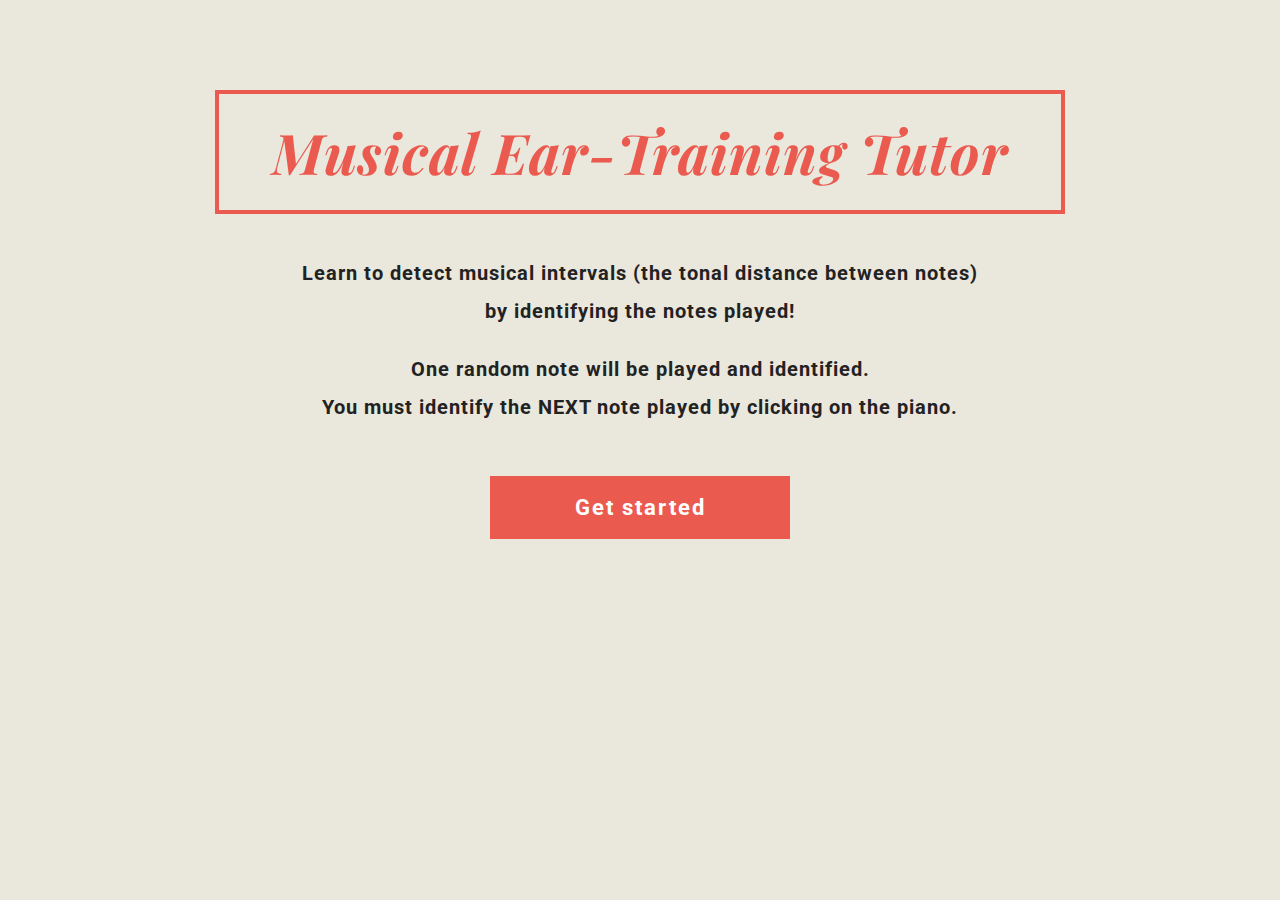
==== commit cfe40233: "added favicon, refactored a few functions, finished interval message, all functionality seems to be " ====
--- a/index.html
+++ b/index.html
@@ -4,25 +4,34 @@
   <meta charset="UTF-8">
   <meta name="viewport" content="width=device-width, initial-scale=1.0">
   <meta http-equiv="X-UA-Compatible" content="ie=edge">
-  <title>Ear-traning tutor</title>
+  <title>Ear-Traning Tutor</title>
   <link href="https://fonts.googleapis.com/css?family=Playfair+Display:400,700,700i|Roboto" rel="stylesheet">
   <link rel="stylesheet" href="styles/style.css">
 </head>
 <body>
   <header>
-    <h1>Musical Ear-training tutor</h1>
-    <h2>Learn to detect musical intervals (the tonal distance between notes) by identifying the notes played.</h2>
+    <h1>Musical Ear-Training Tutor</h1>
+    <h2>Learn to detect musical intervals (the tonal distance between notes) by identifying the notes played!</h2>
     <h2>One random note will be played and identified.  <span class="block">You must identify the <span class="allCaps">next</span> note played by clicking on the piano.</span></h2>
     <button class="getStarted">Get started</button>
   </header>
-  <div class="settingsContainer hidden">
+  <div class="settingsContainer hidden collapsed">
+      <div class="close" aria-label="Click to exit">
+        <svg version="1.1" id="Capa_1" xmlns="http://www.w3.org/2000/svg" xmlns:xlink="http://www.w3.org/1999/xlink" x="0px" y="0px"
+        viewBox="0 0 22.88 22.88" style="enable-background:new 0 0 22.88 22.88;" xml:space="preserve">
+        <path d="M0.324,1.909c-0.429-0.429-0.429-1.143,0-1.587c0.444-0.429,1.143-0.429,1.587,0l9.523,9.539
+        l9.539-9.539c0.429-0.429,1.143-0.429,1.571,0c0.444,0.444,0.444,1.159,0,1.587l-9.523,9.524l9.523,9.539
+        c0.444,0.429,0.444,1.143,0,1.587c-0.429,0.429-1.143,0.429-1.571,0l-9.539-9.539l-9.523,9.539c-0.444,0.429-1.143,0.429-1.587,0
+        c-0.429-0.444-0.429-1.159,0-1.587l9.523-9.539L0.324,1.909z"/>
+        </svg>
+      </div>
     <section class="settings">
       <!-- <button class="getIntervalLength">Get interval length</button> -->
       
       <form action="">
         
         <fieldset name="octaves">
-          <h3 class="bold">Select octaves to use.  Octaves must be adjacent.</h3>
+          <h3>Select octaves to use. Octaves must be adjacent.</h3>
         
           <label for="octave1">Octave 1</label>
           <input type="checkbox" id="octave1" name="octave" value="octave1">
@@ -54,24 +63,22 @@
           </div>
   
         
-        <label for="maxInterval"><h3>Select the max interval length (in semitones):</h3></label>
-        <select name="maxInterval" id="maxInterval">
-          <option value="2">2</option>
-          <option value="3">3</option>
-          <option value="4">4</option>
-          <option value="5">5</option>
-          <option value="6">6</option>
-          <option value="7">7</option>
-          <option value="8" selected="true">8</option>
-          <option value="9">9</option>
-          <option value="10">10</option>
-          <option value="11">11</option>
-          <option value="12">12</option>
-          <option value="13">13</option>
-          <option value="14">14</option>
-          <option value="15">15</option>
-          <option value="16">16</option>
-        </select>
+        <div class="maxInterval">
+          <label for="maxInterval"><h3>Select the max interval length (in semitones):</h3></label>
+          <select name="maxInterval" id="maxInterval">
+            <option value="2">2</option>
+            <option value="3">3</option>
+            <option value="4">4</option>
+            <option value="5">5</option>
+            <option value="6">6</option>
+            <option value="7">7</option>
+            <option value="8" selected="true">8</option>
+            <option value="9">9</option>
+            <option value="10">10</option>
+            <option value="11">11</option>
+            <option value="12">12</option>
+          </select>
+        </div>
       </form>
     </section>
     <section class="game">
@@ -109,12 +116,15 @@
         <svg xml:space="preserve" width="161px" height="120"><!--
           --><!-- White keys  --><rect  x="0" y="0" width="23" height="120"/><rect  x="23" y="0" width="23" height="120"/><rect  x="46" y="0" width="23" height="120"/><rect  x="69" y="0" width="23" height="120"/><rect  x="92" y="0" width="23" height="120"/><rect x="115" y="0" width="23" height="120"/><rect class="whiteLast" x="138" y="0" width="23" height="120"/><!-- Black keys (overlap with the white keys) --><rect class="black" x="14.33333" y="0" width="13" height="80"/><rect class="black" x="41.66666" y="0" width="13" height="80"/><rect class="black" x="82.25" y="0" width="13" height="80"/><rect class="black" x="108.25" y="0" width="13" height="80"/><rect class="black last" x="134.75" y="0" width="13" height="80"/></svg>
       </div>
+      <div class="intervalMessage">
+        <p class="collapsed"></p>
+      </div>
       <div class="gameButtons">
         <div class="leftSide">
-          <button class='start'>Play note</button>
+          <button class='start'>Play new note</button>
         </div>
         <div class="rightSide">
-          <button class="repeat">Repeat</button>
+          <button class="repeat">Repeat notes</button>
         </div>
       </div>
     </section>
--- a/styles/style.css
+++ b/styles/style.css
@@ -231,6 +231,11 @@
 
 .bold {
   font-weight: bold;
+}
+
+.underline {
+  border-bottom: 3px solid #EA5A4F;
+  padding-bottom: 1px;
 }
 
 html {
@@ -276,6 +281,8 @@
 h3 {
   font-size: 2.2rem;
   margin-bottom: 20px;
+  font-weight: bold;
+  text-align: center;
 }
 
 header {
@@ -300,48 +307,34 @@
   color: #EA5A4F;
 }
 
-.octaveMessage {
-  position: relative;
-}
-
-@-webkit-keyframes fadeUp {
-  0% {
-    opacity: 0;
-  }
-  100% {
-    opacity: 1;
-  }
-}
-
-@keyframes fadeUp {
-  0% {
-    opacity: 0;
-  }
-  100% {
-    opacity: 1;
-  }
-}
-
-.fadeIn {
-  -webkit-animation-name: fadeUp;
-          animation-name: fadeUp;
-  -webkit-animation-duration: .5s;
-          animation-duration: .5s;
-  -webkit-animation-fill-mode: forwards;
-          animation-fill-mode: forwards;
-}
-
 .settingsContainer {
   border: 4px solid #EA5A4F;
   width: 80%;
   margin: 0 auto;
-  margin-top: 50px;
-  padding: 30px 0;
-  height: 450px;
-  overflow: hidden;
-  -webkit-transition: opacity 0.3s, height 1.2s 0.3s;
-  transition: opacity 0.3s, height 1.2s 0.3s;
+  margin-top: 80px;
+  padding: 50px 0 30px;
+  height: 550px;
+  -webkit-transition: height 0.5s;
+  transition: height 0.5s;
   opacity: 1;
+}
+
+.settingsContainer.collapsed {
+  height: 480px;
+}
+
+.close {
+  position: absolute;
+  -webkit-transform: scale(0.03) translateY(-1845%) translateX(1500%);
+          transform: scale(0.03) translateY(-1845%) translateX(1500%);
+}
+
+.close:hover {
+  cursor: pointer;
+}
+
+.close svg {
+  fill: #8E8D8A;
 }
 
 fieldset[name="octaves"] {
@@ -380,27 +373,44 @@
   margin-top: 15px;
 }
 
-label h3 {
-  display: inline;
-  margin-right: 20px;
+.maxInterval {
+  display: -webkit-box;
+  display: -ms-flexbox;
+  display: flex;
+  -webkit-box-pack: justify;
+      -ms-flex-pack: justify;
+          justify-content: space-between;
+  -webkit-box-align: center;
+      -ms-flex-align: center;
+          align-items: center;
+  width: 90%;
+  margin: 0 auto;
+  margin-bottom: 5px;
+}
+
+.maxInterval h3 {
+  margin-bottom: 0;
 }
 
 .octaveMessage p {
-  opacity: 0;
+  opacity: 1;
   margin: 20px auto;
   height: 50px;
-  -webkit-transition: height .8s, margin .8s, border 1s;
-  transition: height .8s, margin .8s, border 1s;
+  -webkit-transition: height .5s, margin .5s, opacity 0.5s;
+  transition: height .5s, margin .5s, opacity 0.5s;
   font-size: 2.2rem;
   border: 3px solid #EA5A4F;
   padding: 10px;
+  text-align: center;
 }
 
 .octaveMessage p.collapsed {
+  height: 35px;
   padding-top: 0;
   padding-bottom: 0;
   margin: 0px;
   border: none;
+  opacity: 0;
 }
 
 rect {
@@ -434,12 +444,14 @@
   transition: fill .3s;
 }
 
-button.disabledButton {
+button.disabled {
   color: #8E8D8A;
-}
-
-button.disabledButton:hover {
-  background-color: transparent;
+  border: 3px solid #8E8D8A;
+}
+
+button.disabled:hover {
+  background: #F0F0F0;
+  color: #8E8D8A;
 }
 
 .hidden {
@@ -450,6 +462,19 @@
   display: -webkit-box;
   display: -ms-flexbox;
   display: flex;
+}
+
+.intervalMessage p {
+  height: 60px;
+  -webkit-transition: height .5s;
+  transition: height .5s;
+  padding-top: 34px;
+  font-weight: bold;
+  font-size: 2.2rem;
+}
+
+.intervalMessage p.collapsed {
+  height: 0px;
 }
 
 .gameButtons {
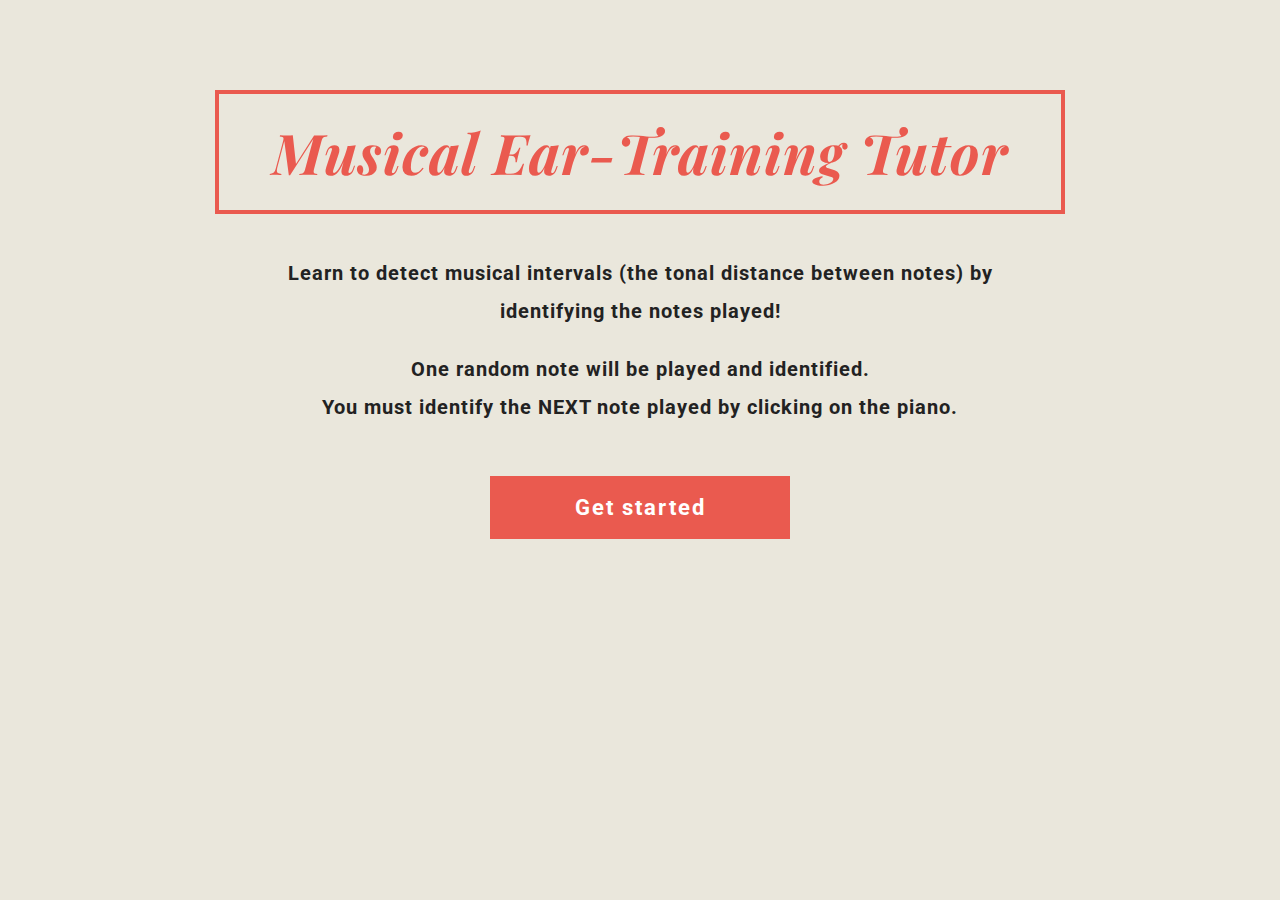
==== commit 159c6366: "re-organized code blocks and finished commenting.  App not working in Safari but works as expected i" ====
--- a/index.html
+++ b/index.html
@@ -121,7 +121,7 @@
       </div>
       <div class="gameButtons">
         <div class="leftSide">
-          <button class='start'>Play new note</button>
+          <button class='start'>Start new round</button>
         </div>
         <div class="rightSide">
           <button class="repeat">Repeat notes</button>
--- a/styles/style.css
+++ b/styles/style.css
@@ -278,6 +278,10 @@
   font-weight: bold;
 }
 
+header h2:first-of-type {
+  max-width: 710px;
+}
+
 h3 {
   font-size: 2.2rem;
   margin-bottom: 20px;
@@ -325,8 +329,10 @@
 
 .close {
   position: absolute;
-  -webkit-transform: scale(0.03) translateY(-1845%) translateX(1500%);
-          transform: scale(0.03) translateY(-1845%) translateX(1500%);
+  top: 34px;
+  right: 60px;
+  height: 30px;
+  width: 30px;
 }
 
 .close:hover {
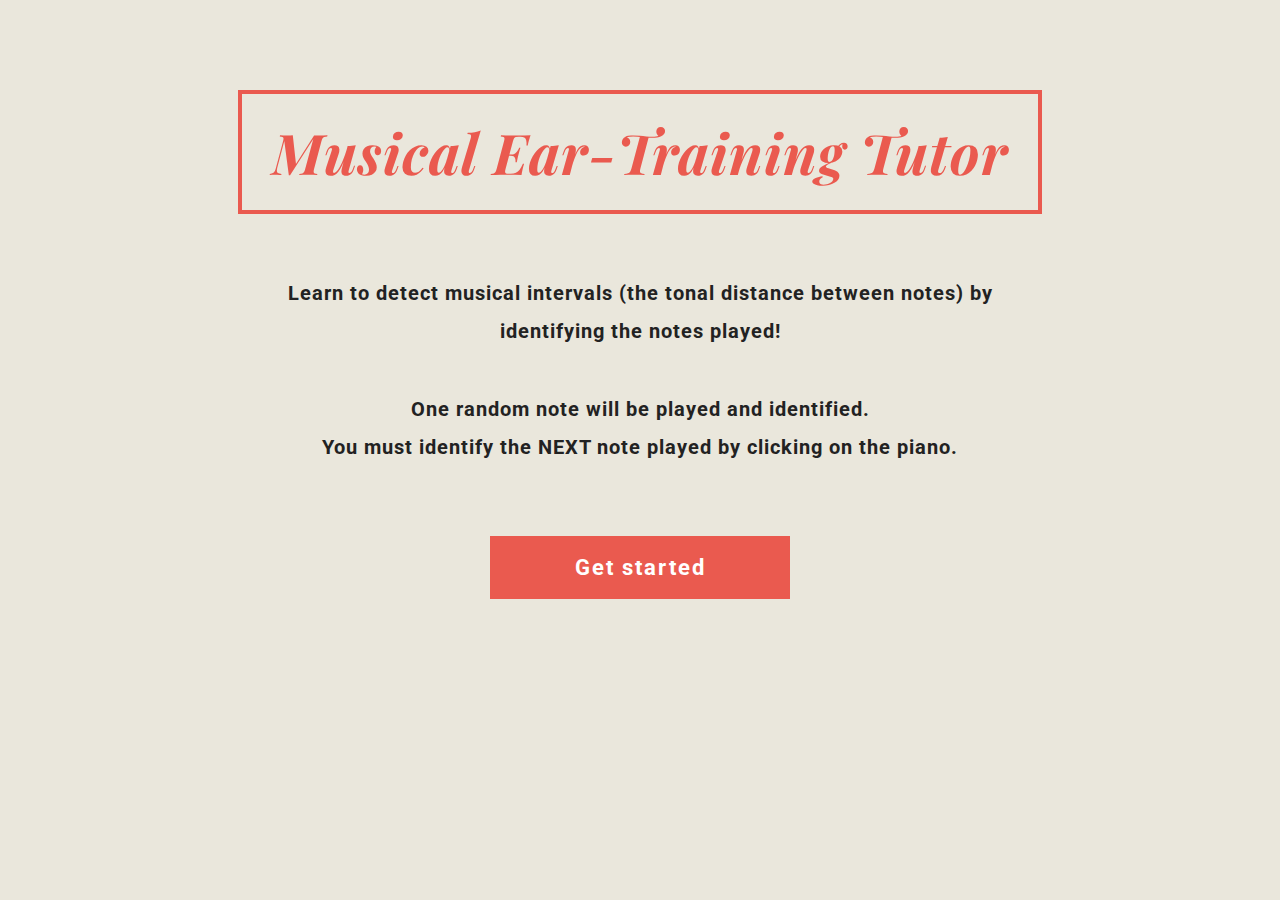
==== commit 165fc9aa: "made landing page responsive." ====
--- a/index.html
+++ b/index.html
@@ -10,9 +10,11 @@
 </head>
 <body>
   <header>
-    <h1>Musical Ear-Training Tutor</h1>
-    <h2>Learn to detect musical intervals (the tonal distance between notes) by identifying the notes played!</h2>
-    <h2>One random note will be played and identified.  <span class="block">You must identify the <span class="allCaps">next</span> note played by clicking on the piano.</span></h2>
+    <div class="header__instructions-container">
+      <h1>Musical Ear-Training Tutor</h1>
+      <h2>Learn to detect musical intervals (the tonal distance between notes) by identifying the notes played!</h2>
+      <h2>One random note will be played and identified.  <span class="block">You must identify the <span class="allCaps">next</span> note played by clicking on the piano.</span></h2>
+    </div>
     <button class="getStarted">Get started</button>
   </header>
   <div class="settingsContainer hidden collapsed">
--- a/styles/style.css
+++ b/styles/style.css
@@ -1,4 +1,84 @@
-a, abbr, acronym, address, applet, article, aside, audio, b, big, blockquote, body, canvas, caption, center, cite, code, dd, del, details, dfn, div, dl, dt, em, embed, fieldset, figcaption, figure, footer, form, h1, h2, h3, h4, h5, h6, header, hgroup, html, i, iframe, img, ins, kbd, label, legend, li, mark, menu, nav, object, ol, output, p, pre, q, ruby, s, samp, section, small, span, strike, strong, sub, summary, sup, table, tbody, td, tfoot, th, thead, time, tr, tt, u, ul, var, video {
+a,
+abbr,
+acronym,
+address,
+applet,
+article,
+aside,
+audio,
+b,
+big,
+blockquote,
+body,
+canvas,
+caption,
+center,
+cite,
+code,
+dd,
+del,
+details,
+dfn,
+div,
+dl,
+dt,
+em,
+embed,
+fieldset,
+figcaption,
+figure,
+footer,
+form,
+h1,
+h2,
+h3,
+h4,
+h5,
+h6,
+header,
+hgroup,
+html,
+i,
+iframe,
+img,
+ins,
+kbd,
+label,
+legend,
+li,
+mark,
+menu,
+nav,
+object,
+ol,
+output,
+p,
+pre,
+q,
+ruby,
+s,
+samp,
+section,
+small,
+span,
+strike,
+strong,
+sub,
+summary,
+sup,
+table,
+tbody,
+td,
+tfoot,
+th,
+thead,
+time,
+tr,
+tt,
+u,
+ul,
+var,
+video {
   margin: 0;
   padding: 0;
   border: 0;
@@ -7,7 +87,17 @@
   vertical-align: baseline;
 }
 
-article, aside, details, figcaption, figure, footer, header, hgroup, menu, nav, section {
+article,
+aside,
+details,
+figcaption,
+figure,
+footer,
+header,
+hgroup,
+menu,
+nav,
+section {
   display: block;
 }
 
@@ -15,16 +105,21 @@
   line-height: 1;
 }
 
-ol, ul {
+ol,
+ul {
   list-style: none;
 }
 
-blockquote, q {
+blockquote,
+q {
   quotes: none;
 }
 
-blockquote:after, blockquote:before, q:after, q:before {
-  content: '';
+blockquote:after,
+blockquote:before,
+q:after,
+q:before {
+  content: "";
   content: none;
 }
 
@@ -33,12 +128,15 @@
   border-spacing: 0;
 }
 
-input[type=search]::-webkit-search-cancel-button, input[type=search]::-webkit-search-decoration, input[type=search]::-webkit-search-results-button, input[type=search]::-webkit-search-results-decoration {
+input[type="search"]::-webkit-search-cancel-button,
+input[type="search"]::-webkit-search-decoration,
+input[type="search"]::-webkit-search-results-button,
+input[type="search"]::-webkit-search-results-decoration {
   -webkit-appearance: none;
   -moz-appearance: none;
 }
 
-input[type=search] {
+input[type="search"] {
   -webkit-appearance: none;
   -moz-appearance: none;
   -webkit-box-sizing: content-box;
@@ -51,7 +149,9 @@
   resize: vertical;
 }
 
-audio, canvas, video {
+audio,
+canvas,
+video {
   display: inline-block;
   max-width: 100%;
 }
@@ -75,7 +175,8 @@
   outline: thin dotted;
 }
 
-a:active, a:hover {
+a:active,
+a:hover {
   outline: 0;
 }
 
@@ -95,7 +196,7 @@
 fieldset {
   border: 1px solid silver;
   margin: 0 2px;
-  padding: .35em .625em .75em;
+  padding: 0.35em 0.625em 0.75em;
 }
 
 legend {
@@ -104,46 +205,58 @@
   white-space: normal;
 }
 
-button, input, select, textarea {
+button,
+input,
+select,
+textarea {
   font-size: 100%;
   margin: 0;
   vertical-align: baseline;
 }
 
-button, input {
+button,
+input {
   line-height: normal;
 }
 
-button, select {
+button,
+select {
   text-transform: none;
 }
 
-button, html input[type=button], input[type=reset], input[type=submit] {
+button,
+html input[type="button"],
+input[type="reset"],
+input[type="submit"] {
   -webkit-appearance: button;
   cursor: pointer;
 }
 
-button[disabled], html input[disabled] {
+button[disabled],
+html input[disabled] {
   cursor: default;
 }
 
-input[type=checkbox], input[type=radio] {
+input[type="checkbox"],
+input[type="radio"] {
   -webkit-box-sizing: border-box;
           box-sizing: border-box;
   padding: 0;
 }
 
-input[type=search] {
+input[type="search"] {
   -webkit-appearance: textfield;
   -webkit-box-sizing: content-box;
   box-sizing: content-box;
 }
 
-input[type=search]::-webkit-search-cancel-button, input[type=search]::-webkit-search-decoration {
+input[type="search"]::-webkit-search-cancel-button,
+input[type="search"]::-webkit-search-decoration {
   -webkit-appearance: none;
 }
 
-button::-moz-focus-inner, input::-moz-focus-inner {
+button::-moz-focus-inner,
+input::-moz-focus-inner {
   border: 0;
   padding: 0;
 }
@@ -158,7 +271,11 @@
   border-spacing: 0;
 }
 
-button, html, input, select, textarea {
+button,
+html,
+input,
+select,
+textarea {
   color: #222;
 }
 
@@ -187,17 +304,17 @@
 }
 
 .chromeframe {
-  margin: .2em 0;
+  margin: 0.2em 0;
   background: #ccc;
   color: #000;
-  padding: .2em 0;
+  padding: 0.2em 0;
 }
 
 .clearfix:after {
   visibility: hidden;
   display: block;
   font-size: 0;
-  content: '';
+  content: "";
   clear: both;
   height: 0;
 }
@@ -245,26 +362,58 @@
 body {
   max-width: 1400px;
   margin: 40px auto 0;
-  background-color: #EAE7DC;
+  background-color: #eae7dc;
+}
+
+.header__instructions-container {
+  display: -webkit-box;
+  display: -ms-flexbox;
+  display: flex;
+  -webkit-box-orient: vertical;
+  -webkit-box-direction: normal;
+      -ms-flex-direction: column;
+          flex-direction: column;
+  -webkit-box-pack: center;
+      -ms-flex-pack: center;
+          justify-content: center;
+  -webkit-box-align: center;
+      -ms-flex-align: center;
+          align-items: center;
+  padding: 0 1.5rem;
 }
 
 h1 {
-  font-family: 'Playfair Display', serif;
+  font-family: "Playfair Display", serif;
   font-size: 5.6rem;
   font-style: italic;
   font-weight: bold;
   text-align: center;
-  padding: 30px;
+  padding: 3rem;
   color: #EA5A4F;
   letter-spacing: 0.1rem;
   border: 4px solid #EA5A4F;
   margin: 0 auto;
-  margin-bottom: 40px;
+  margin-bottom: 4rem;
   max-width: 850px;
 }
 
-h2, h3, p, button, select, input, label {
-  font-family: 'Roboto', sans-serif;
+@media (max-width: 918px) {
+  h1 {
+    font-size: 3rem;
+    max-width: auto;
+    padding: 2rem;
+    margin-bottom: 1rem;
+  }
+}
+
+h2,
+h3,
+p,
+button,
+select,
+input,
+label {
+  font-family: "Roboto", sans-serif;
   font-size: 1.8rem;
   letter-spacing: 0.1rem;
 }
@@ -273,28 +422,48 @@
   font-size: 2rem;
   max-width: 680px;
   text-align: center;
-  margin: 20px auto;
+  margin: 2rem auto;
   line-height: 3.8rem;
   font-weight: bold;
 }
 
+@media (max-width: 918px) {
+  h2 {
+    font-size: 1.6rem;
+    max-width: 450px;
+    line-height: 2.5rem;
+  }
+}
+
 header h2:first-of-type {
   max-width: 710px;
 }
 
+@media (max-width: 918px) {
+  header h2:first-of-type {
+    max-width: 450px;
+  }
+}
+
 h3 {
   font-size: 2.2rem;
-  margin-bottom: 20px;
+  margin-bottom: 2rem;
   font-weight: bold;
   text-align: center;
 }
 
 header {
-  padding-top: 50px;
+  padding-top: 5rem;
+}
+
+@media (max-width: 918px) {
+  header {
+    padding-top: 3rem;
+  }
 }
 
 button.getStarted {
-  margin: 50px auto;
+  margin: 5rem auto;
   display: block;
   max-width: 300px;
   background-color: #EA5A4F;
@@ -303,6 +472,14 @@
   font-weight: bold;
   letter-spacing: 0.2rem;
   padding: 15px 0;
+}
+
+@media (max-width: 918px) {
+  button.getStarted {
+    margin-top: 1rem;
+    font-size: 1.6rem;
+    max-width: 250px;
+  }
 }
 
 button.getStarted:hover {
@@ -356,7 +533,8 @@
   height: 0;
 }
 
-section.settings, section.game {
+section.settings,
+section.game {
   display: -webkit-box;
   display: -ms-flexbox;
   display: flex;
@@ -371,7 +549,7 @@
   transition: all 0.7s;
 }
 
-input[type=checkbox] {
+input[type="checkbox"] {
   margin-right: 5px;
 }
 
@@ -402,8 +580,8 @@
   opacity: 1;
   margin: 20px auto;
   height: 50px;
-  -webkit-transition: height .5s, margin .5s, opacity 0.5s;
-  transition: height .5s, margin .5s, opacity 0.5s;
+  -webkit-transition: height 0.5s, margin 0.5s, opacity 0.5s;
+  transition: height 0.5s, margin 0.5s, opacity 0.5s;
   font-size: 2.2rem;
   border: 3px solid #EA5A4F;
   padding: 10px;
@@ -432,11 +610,13 @@
   fill: #5296c1;
 }
 
-.correct, rect:hover.correct {
+.correct,
+rect:hover.correct {
   fill: #239f3c;
 }
 
-.incorrect, rect:hover.incorrect {
+.incorrect,
+rect:hover.incorrect {
   fill: #871919;
 }
 
@@ -446,8 +626,8 @@
 
 .disabled {
   fill: #9f9f9f;
-  -webkit-transition: fill .3s;
-  transition: fill .3s;
+  -webkit-transition: fill 0.3s;
+  transition: fill 0.3s;
 }
 
 button.disabled {
@@ -472,8 +652,8 @@
 
 .intervalMessage p {
   height: 60px;
-  -webkit-transition: height .5s;
-  transition: height .5s;
+  -webkit-transition: height 0.5s;
+  transition: height 0.5s;
   padding-top: 34px;
   font-weight: bold;
   font-size: 2.2rem;
@@ -506,7 +686,8 @@
   color: white;
 }
 
-.leftSide, .rightSide {
+.leftSide,
+.rightSide {
   display: -webkit-box;
   display: -ms-flexbox;
   display: flex;
